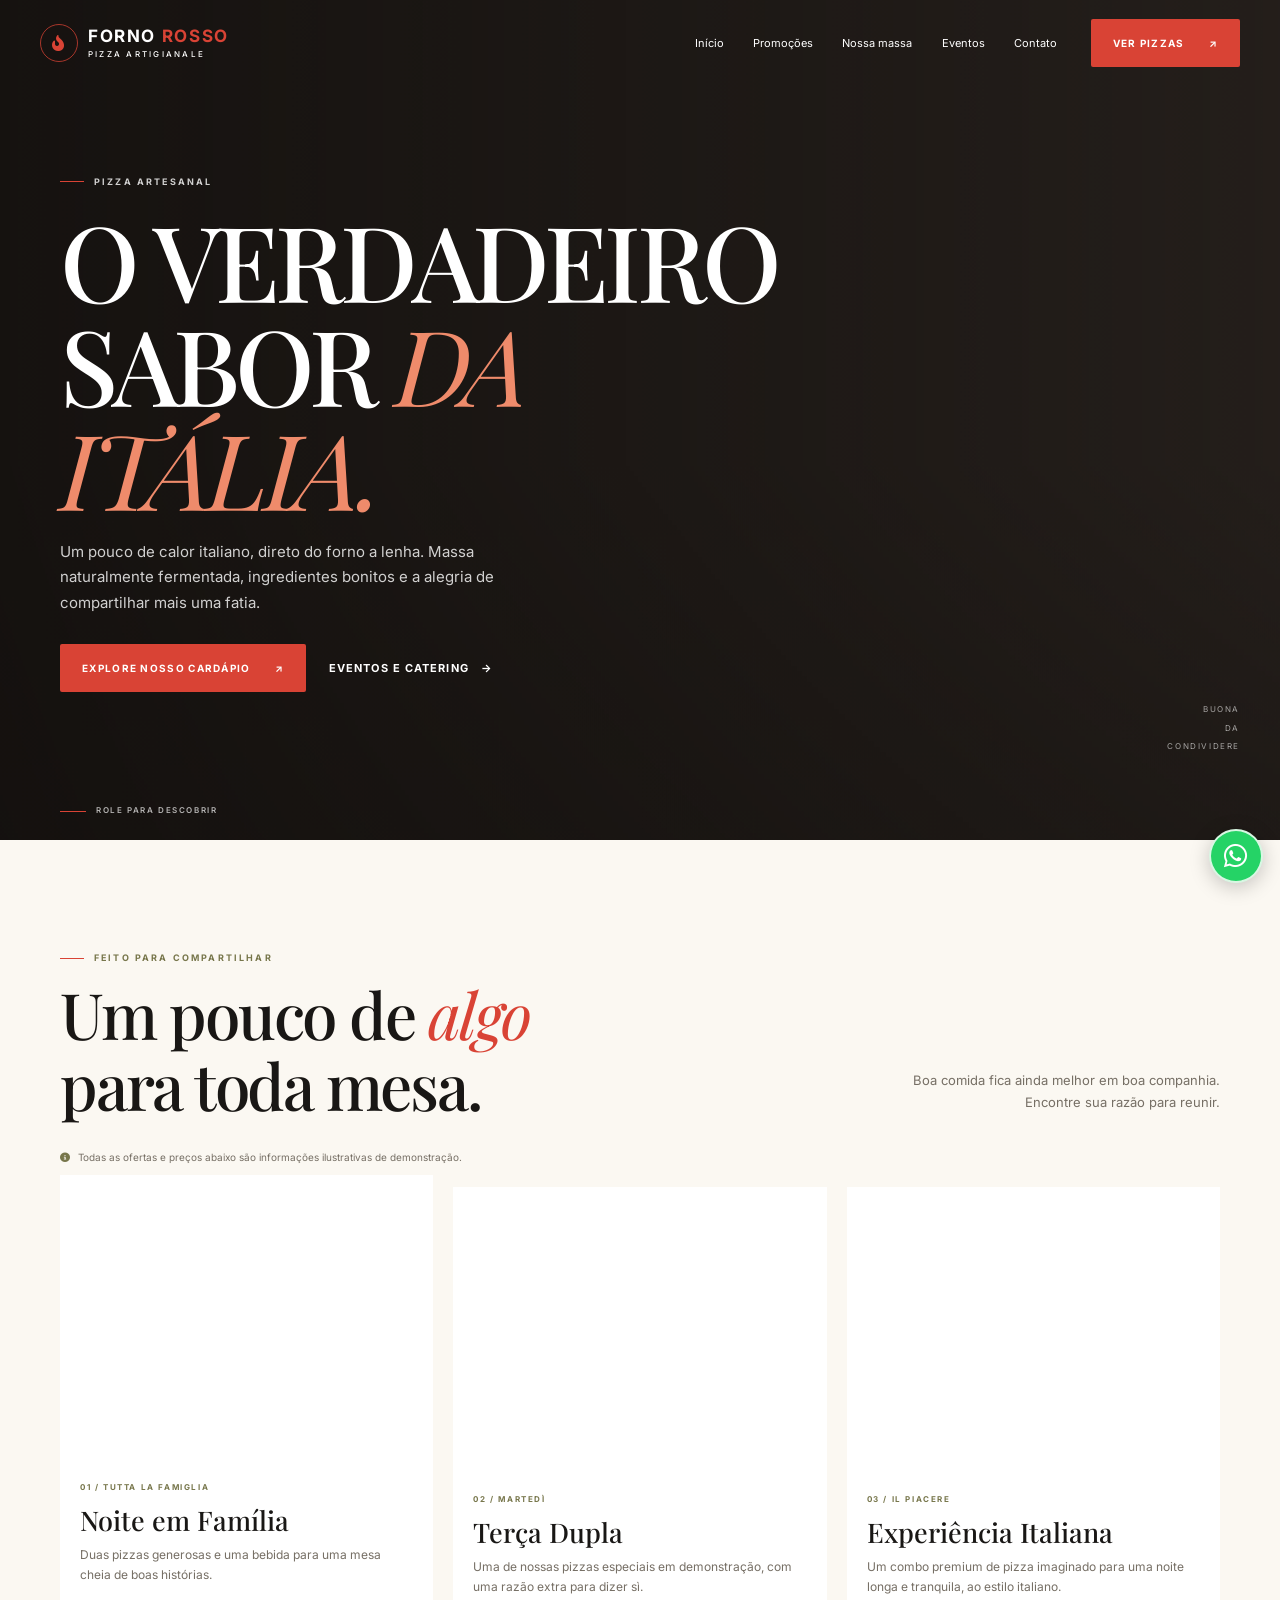
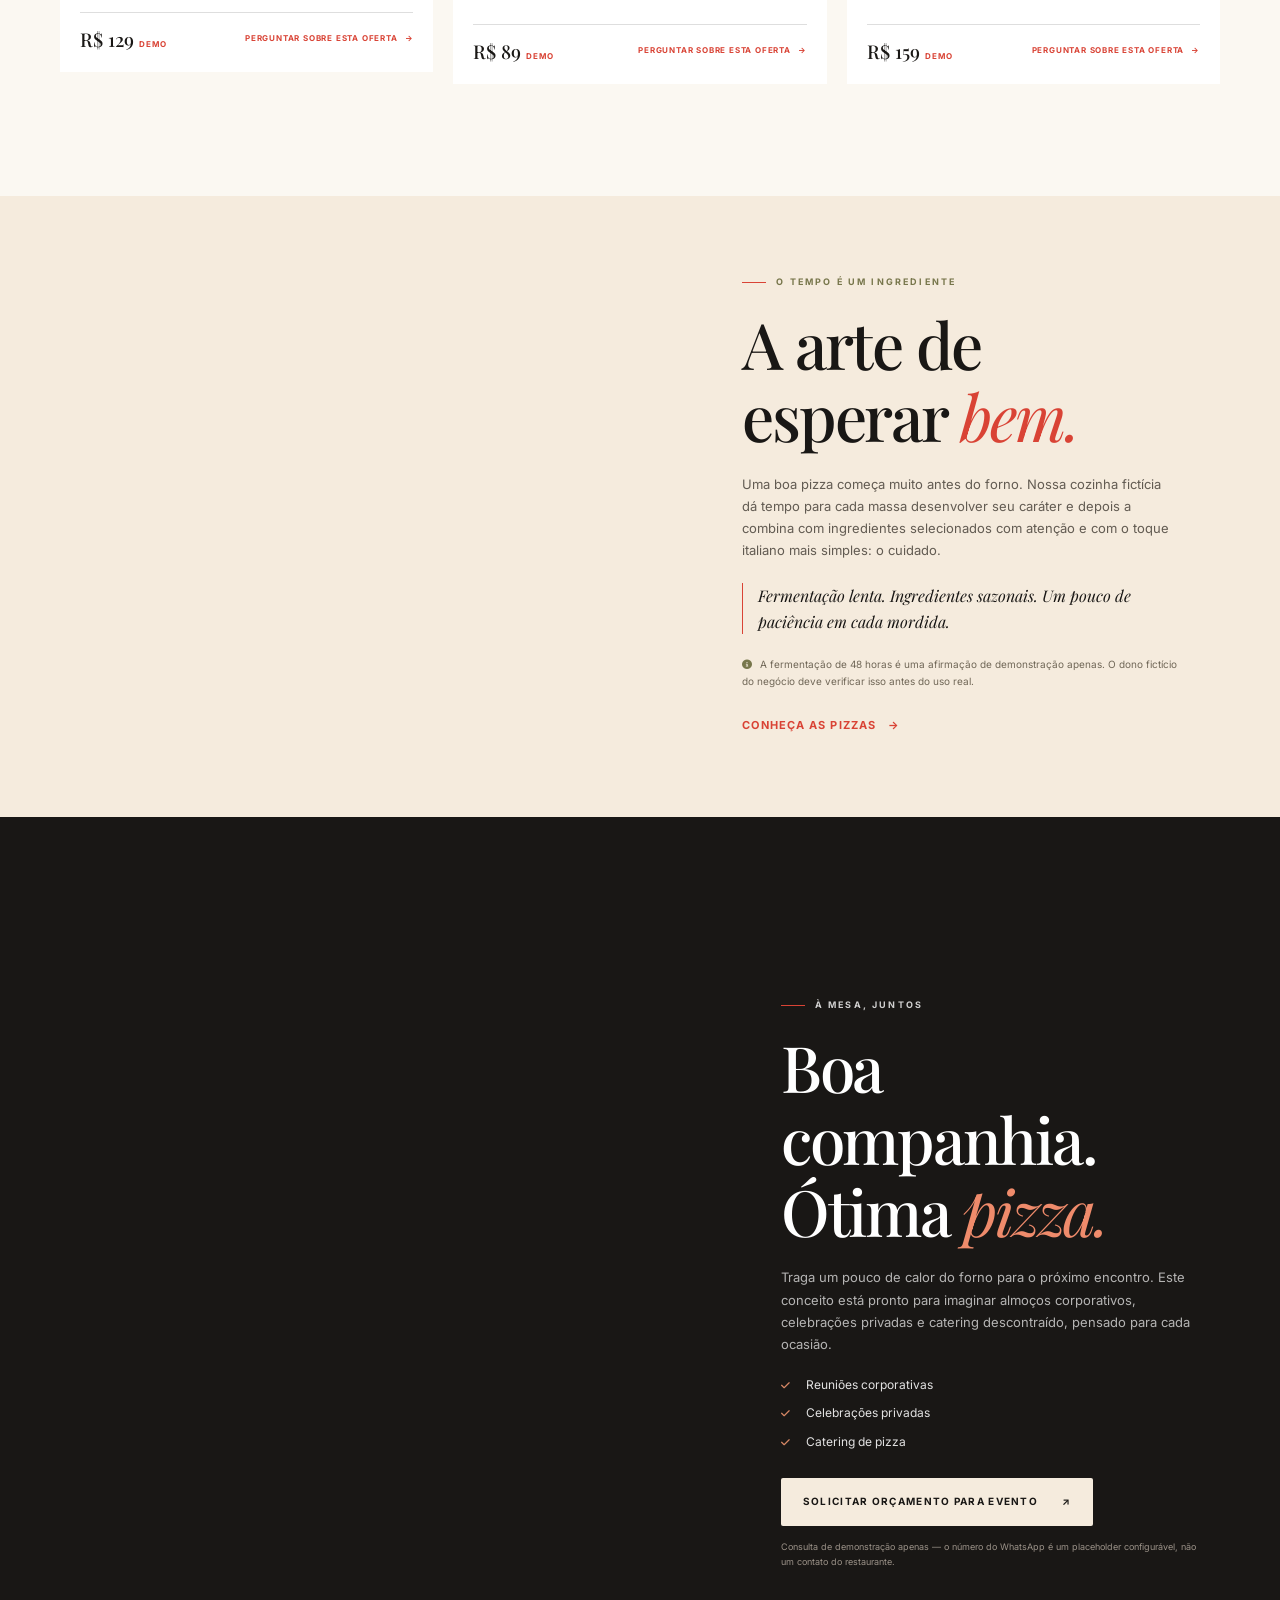
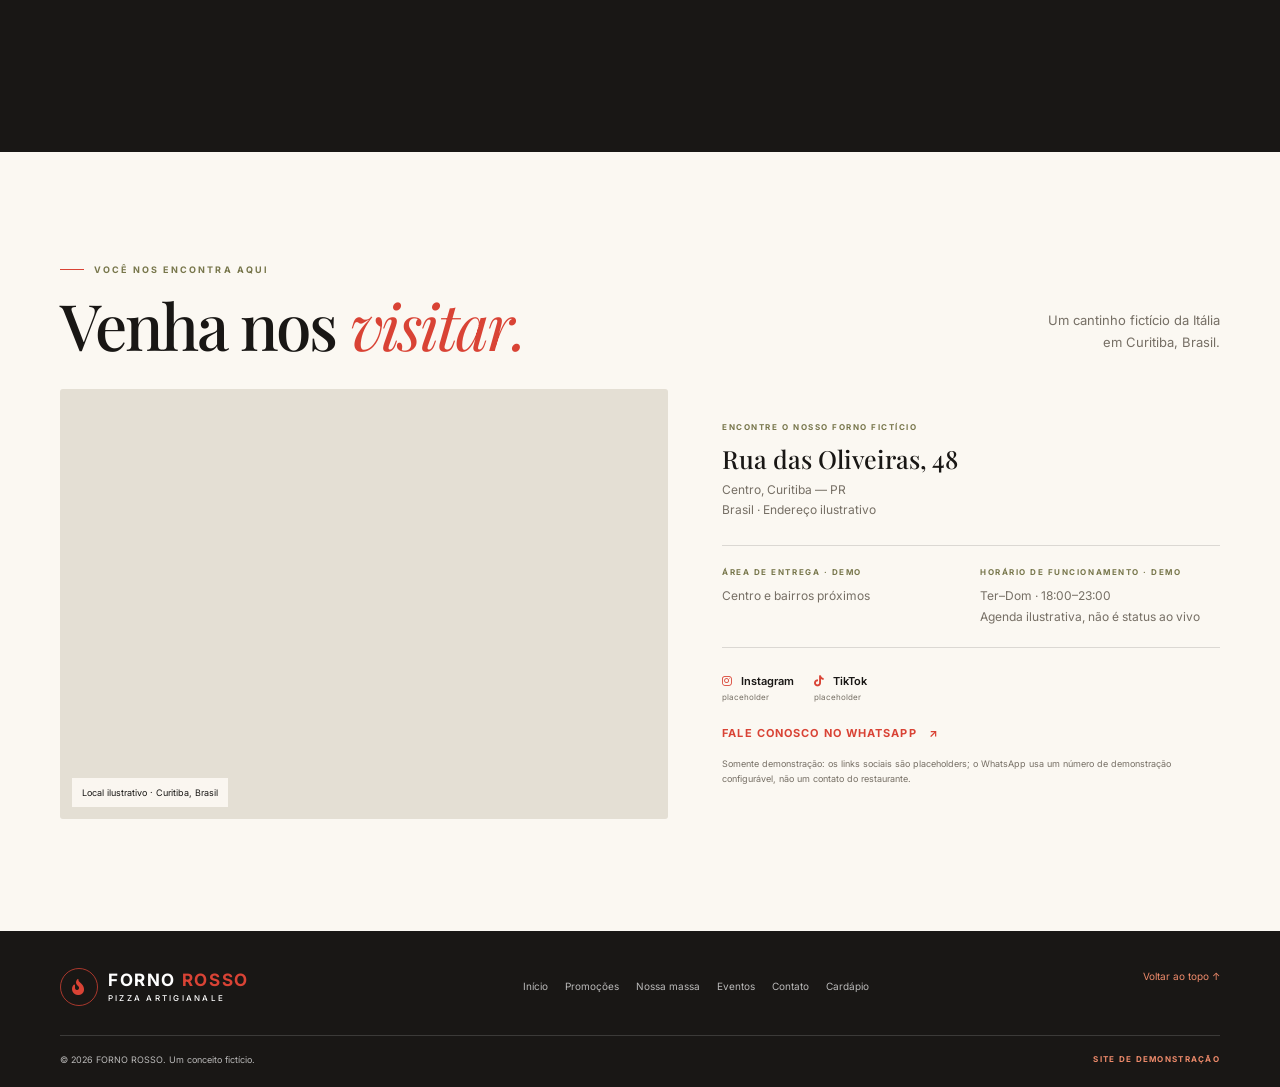
==== index.html @ 27c7b294 "Atualiza layout para PT-BR Co-authored-by: Copilot <223556219+Copilot@users.noreply.github.com>" ====
<!doctype html>
<html lang="pt-BR">
<head>
  <meta charset="utf-8">
  <meta name="viewport" content="width=device-width, initial-scale=1">
  <meta name="theme-color" content="#191715">
  <meta name="description" content="FORNO ROSSO — um conceito fictício de pizzaria artesanal inspirado no calor e nos sabores da Itália.">
  <title>FORNO ROSSO — Pizza Artesanal</title>
  <link rel="preconnect" href="https://fonts.googleapis.com">
  <link rel="preconnect" href="https://fonts.gstatic.com" crossorigin>
  <link href="https://fonts.googleapis.com/css2?family=Inter:wght@400;500;600;700&family=Playfair+Display:wght@400;500;600;700&display=swap" rel="stylesheet">
  <link rel="stylesheet" href="https://cdnjs.cloudflare.com/ajax/libs/font-awesome/6.5.2/css/all.min.css">
  <link rel="stylesheet" href="style.css">
  <script src="script.js" defer></script>
</head>
<body>
  <a class="skip-link" href="#main">Pular para o conteúdo</a>
  <header class="site-header" id="top">
    <div class="header-inner">
      <a class="wordmark" href="#top" aria-label="Forno Rosso home">
        <span class="wordmark-icon" aria-hidden="true"><i class="fa-solid fa-fire-flame-curved"></i></span>
        <span>FORNO <span class="wordmark-red">ROSSO</span><small>PIZZA ARTIGIANALE</small></span>
      </a>
      <button class="menu-toggle" type="button" aria-label="Abrir menu de navegação" aria-expanded="false" aria-controls="primary-nav">
        <span></span><span></span>
      </button>
      <nav class="primary-nav" id="primary-nav" aria-label="Navegação principal">
        <a href="#top">Início</a>
        <a href="#promocoes">Promoções</a>
        <a href="#massa">Nossa massa</a>
        <a href="#eventos">Eventos</a>
        <a href="#contato">Contato</a>
        <a class="button button-red nav-cta" href="cardapio.html">Ver pizzas <span aria-hidden="true">↗</span></a>
      </nav>
    </div>
  </header>

  <main id="main">
    <section class="hero" aria-labelledby="hero-title">
      <div class="hero-image" role="img" aria-label="Pizza napolitana recém-assada com queijo derretido"></div>
      <div class="hero-content page-wrap">
        <p class="eyebrow eyebrow-light"><span></span> Pizza artesanal</p>
        <h1 id="hero-title">O VERDADEIRO<br>SABOR <em>DA ITÁLIA.</em></h1>
        <p class="hero-copy">Um pouco de calor italiano, direto do forno a lenha. Massa naturalmente fermentada, ingredientes bonitos e a alegria de compartilhar mais uma fatia.</p>
        <div class="hero-actions">
          <a class="button button-red" href="cardapio.html">Explore nosso cardápio <span aria-hidden="true">↗</span></a>
          <a class="text-link text-link-light" href="#eventos">Eventos e catering <span aria-hidden="true">→</span></a>
        </div>
      </div>
      <div class="hero-note" aria-hidden="true"><span>BUONA</span><span>DA</span><span>CONDIVIDERE</span></div>
      <a class="scroll-cue" href="#promocoes" aria-label="Rolar para promoções"><span></span> ROLE PARA DESCOBRIR</a>
    </section>

    <section class="promotions section-pad" id="promocoes" aria-labelledby="promotions-title">
      <div class="page-wrap">
        <div class="section-heading heading-row">
          <div>
            <p class="eyebrow"><span></span> Feito para compartilhar</p>
            <h2 id="promotions-title">Um pouco de <em>algo</em><br>para toda mesa.</h2>
          </div>
          <p class="heading-aside">Boa comida fica ainda melhor em boa companhia.<br>Encontre sua razão para reunir.</p>
        </div>
        <p class="demo-note"><i class="fa-solid fa-circle-info" aria-hidden="true"></i> Todas as ofertas e preços abaixo são informações ilustrativas de demonstração.</p>
        <!-- Replace demo offers and prices with owner-approved promotions before launch. -->
        <div class="promo-grid">
          <article class="promo-card promo-card-featured">
            <div class="promo-image promo-family" role="img" aria-label="Duas pizzas prontas para compartilhar à mesa"></div>
            <div class="promo-copy">
              <span class="promo-number">01 / TUTTA LA FAMIGLIA</span>
              <h3>Noite em Família</h3>
              <p>Duas pizzas generosas e uma bebida para uma mesa cheia de boas histórias.</p>
              <div class="promo-bottom"><span class="demo-price">R$ 129 <small>DEMO</small></span><button class="text-link promo-action" type="button" data-message="Olá! Estou interessado na oferta ilustrativa Noite em Família: duas pizzas grandes e uma bebida. Pode me passar mais detalhes?">Perguntar sobre esta oferta <span aria-hidden="true">→</span></button></div>
            </div>
          </article>
          <article class="promo-card">
            <div class="promo-image promo-tuesday" role="img" aria-label="Pizza fresca coberta com folhas de manjericão"></div>
            <div class="promo-copy">
              <span class="promo-number">02 / MARTEDÌ</span>
              <h3>Terça Dupla</h3>
              <p>Uma de nossas pizzas especiais em demonstração, com uma razão extra para dizer sì.</p>
              <div class="promo-bottom"><span class="demo-price">R$ 89 <small>DEMO</small></span><button class="text-link promo-action" type="button" data-message="Olá! Quero saber mais sobre a oferta ilustrativa da Terça Dupla. Pode me passar os detalhes?">Perguntar sobre esta oferta <span aria-hidden="true">→</span></button></div>
            </div>
          </article>
          <article class="promo-card">
            <div class="promo-image promo-experience" role="img" aria-label="Pizza artesanal com tomates frescos, manjericão e queijo"></div>
            <div class="promo-copy">
              <span class="promo-number">03 / IL PIACERE</span>
              <h3>Experiência Italiana</h3>
              <p>Um combo premium de pizza imaginado para uma noite longa e tranquila, ao estilo italiano.</p>
              <div class="promo-bottom"><span class="demo-price">R$ 159 <small>DEMO</small></span><button class="text-link promo-action" type="button" data-message="Olá! Estou interessado no combo premium ilustrativo Experiência Italiana. Pode me explicar mais?">Perguntar sobre esta oferta <span aria-hidden="true">→</span></button></div>
            </div>
          </article>
        </div>
      </div>
    </section>

    <section class="dough-section" id="massa" aria-labelledby="dough-title">
      <div class="dough-photo" role="img" aria-label="Mãos enfarinhadas moldando massa fresca de pizza"></div>
      <div class="dough-content">
        <p class="eyebrow"><span></span> O tempo é um ingrediente</p>
        <h2 id="dough-title">A arte de<br>esperar <em>bem.</em></h2>
        <p>Uma boa pizza começa muito antes do forno. Nossa cozinha fictícia dá tempo para cada massa desenvolver seu caráter e depois a combina com ingredientes selecionados com atenção e com o toque italiano mais simples: o cuidado.</p>
        <p class="dough-detail">Fermentação lenta. Ingredientes sazonais. Um pouco de paciência em cada mordida.</p>
        <p class="claim-note"><i class="fa-solid fa-circle-info" aria-hidden="true"></i> A fermentação de 48 horas é uma afirmação de demonstração apenas. O dono fictício do negócio deve verificar isso antes do uso real.</p>
        <a class="text-link" href="cardapio.html">Conheça as pizzas <span aria-hidden="true">→</span></a>
      </div>
    </section>

    <section class="events-section section-pad" id="eventos" aria-labelledby="events-title">
      <div class="events-image" role="img" aria-label="Uma mesa longa para uma celebração acolhedora"></div>
      <div class="events-copy">
        <p class="eyebrow eyebrow-light"><span></span> À mesa, juntos</p>
        <h2 id="events-title">Boa companhia.<br>Ótima <em>pizza.</em></h2>
        <p>Traga um pouco de calor do forno para o próximo encontro. Este conceito está pronto para imaginar almoços corporativos, celebrações privadas e catering descontraído, pensado para cada ocasião.</p>
        <ul class="event-list">
          <li><i class="fa-solid fa-check" aria-hidden="true"></i> Reuniões corporativas</li>
          <li><i class="fa-solid fa-check" aria-hidden="true"></i> Celebrações privadas</li>
          <li><i class="fa-solid fa-check" aria-hidden="true"></i> Catering de pizza</li>
        </ul>
        <button class="button button-cream" type="button" data-message="Olá! Estou interessado em um evento ou catering do FORNO ROSSO. Gostaria de falar sobre a ocasião, data, quantidade de convidados e opções.">Solicitar orçamento para evento <span aria-hidden="true">↗</span></button>
        <p class="placeholder-note">Consulta de demonstração apenas — o número do WhatsApp é um placeholder configurável, não um contato do restaurante.</p>
      </div>
    </section>

    <section class="contact-section section-pad" id="contato" aria-labelledby="contact-title">
      <div class="page-wrap">
        <div class="section-heading heading-row">
          <div>
            <p class="eyebrow"><span></span> Você nos encontra aqui</p>
            <h2 id="contact-title">Venha nos <em>visitar.</em></h2>
          </div>
          <p class="heading-aside">Um cantinho fictício da Itália<br>em Curitiba, Brasil.</p>
        </div>
        <div class="contact-grid">
          <!-- Replace the illustrative map query and fictional address with a verified business location before launch. -->
          <div class="map-frame">
            <iframe title="Mapa ilustrativo centralizado em Curitiba, Brasil" src="https://maps.google.com/maps?q=Curitiba%2C%20Brazil&t=&z=12&ie=UTF8&iwloc=&output=embed" loading="lazy" referrerpolicy="no-referrer-when-downgrade"></iframe>
            <span class="map-caption">Local ilustrativo · Curitiba, Brasil</span>
          </div>
          <div class="contact-details">
            <div class="contact-block">
              <span class="contact-label">ENCONTRE O NOSSO FORNO FICTÍCIO</span>
              <h3>Rua das Oliveiras, 48</h3>
              <p>Centro, Curitiba — PR<br>Brasil · Endereço ilustrativo</p>
            </div>
            <div class="contact-meta">
              <div><span class="contact-label">ÁREA DE ENTREGA · DEMO</span><p>Centro e bairros próximos</p></div>
              <div><span class="contact-label">HORÁRIO DE FUNCIONAMENTO · DEMO</span><p>Ter–Dom · 18:00–23:00<br>Agenda ilustrativa, não é status ao vivo</p></div>
            </div>
            <div class="social-row">
              <!-- Replace these section links with official profile URLs after the accounts exist. -->
              <a href="#contato" aria-label="Instagram fictício; perfil ainda não disponível"><i class="fa-brands fa-instagram" aria-hidden="true"></i> Instagram <small>placeholder</small></a>
              <a href="#contato" aria-label="TikTok fictício; perfil ainda não disponível"><i class="fa-brands fa-tiktok" aria-hidden="true"></i> TikTok <small>placeholder</small></a>
            </div>
            <button class="text-link contact-whatsapp" type="button" data-message="Olá! Estou entrando em contato com o site de demonstração do FORNO ROSSO. Pode me passar mais informações?">Fale conosco no WhatsApp <span aria-hidden="true">↗</span></button>
            <p class="placeholder-note">Somente demonstração: os links sociais são placeholders; o WhatsApp usa um número de demonstração configurável, não um contato do restaurante.</p>
          </div>
        </div>
      </div>
    </section>
  </main>

  <footer class="site-footer">
    <div class="page-wrap">
      <div class="footer-main">
        <a class="wordmark footer-wordmark" href="#top" aria-label="Forno Rosso, voltar ao topo">
          <span class="wordmark-icon" aria-hidden="true"><i class="fa-solid fa-fire-flame-curved"></i></span>
          <span>FORNO <span class="wordmark-red">ROSSO</span><small>PIZZA ARTIGIANALE</small></span>
        </a>
        <nav class="footer-nav" aria-label="Navegação do rodapé">
          <a href="#top">Início</a><a href="#promocoes">Promoções</a><a href="#massa">Nossa massa</a><a href="#eventos">Eventos</a><a href="#contato">Contato</a><a href="cardapio.html">Cardápio</a>
        </nav>
        <a class="footer-top" href="#top">Voltar ao topo ↑</a>
      </div>
      <div class="footer-bottom"><span>© <span data-current-year>2026</span> FORNO ROSSO. Um conceito fictício.</span><span class="demo-stamp">SITE DE DEMONSTRAÇÃO</span></div>
    </div>
  </footer>

  <a class="whatsapp-float" href="https://wa.me/5511999999999?text=Ol%C3%A1%21%20Estou%20visitando%20o%20site%20de%20demonstra%C3%A7%C3%A3o%20do%20FORNO%20ROSSO.%20Pode%20me%20passar%20mais%20informa%C3%A7%C3%B5es%3F" target="_blank" rel="noopener noreferrer" aria-label="Número do WhatsApp em demonstração; enviar uma mensagem geral">
    <i class="fa-brands fa-whatsapp" aria-hidden="true"></i><span class="whatsapp-tooltip">Diga olá <small>Número demo</small></span>
  </a>
</body>
</html>
---- style.css ----
:root {
  color-scheme: light;
  --red: #d94335;
  --cream: #f5ebdd;
  --paper: #fbf8f2;
  --ink: #191715;
  --muted: #766f65;
  --olive: #77764b;
  --line: rgba(25, 23, 21, .14);
  --serif: "Playfair Display", Georgia, serif;
  --sans: "Inter", Arial, sans-serif;
}

* { box-sizing: border-box; }
html { scroll-behavior: smooth; scroll-padding-top: 84px; }
body { margin: 0; color: var(--ink); background: var(--paper); font-family: var(--sans); font-size: 15px; line-height: 1.7; -webkit-font-smoothing: antialiased; }
img { display: block; max-width: 100%; }
a { color: inherit; text-decoration: none; }
button { font: inherit; }
.page-wrap { width: min(1160px, calc(100% - 44px)); margin-inline: auto; }
.section-pad { padding: 88px 0; }
.skip-link { position: fixed; z-index: 1000; top: 12px; left: 12px; padding: 10px 16px; transform: translateY(-160%); background: var(--cream); color: var(--ink); }
.skip-link:focus { transform: translateY(0); }

.site-header { position: fixed; z-index: 100; inset: 0 0 auto; color: white; transition: background .25s ease, box-shadow .25s ease, color .25s ease; }
.site-header.is-scrolled, .site-header.menu-open { color: var(--ink); background: rgba(251, 248, 242, .94); box-shadow: 0 1px 0 rgba(25, 23, 21, .08); backdrop-filter: blur(14px); }
.header-inner { width: min(1320px, calc(100% - 44px)); min-height: 76px; margin: auto; display: flex; align-items: center; justify-content: space-between; }
.wordmark { display: inline-flex; align-items: center; gap: 10px; font-size: 17px; font-weight: 700; letter-spacing: .095em; line-height: 1.1; }
.wordmark-icon { display: grid; width: 38px; height: 38px; place-items: center; border: 1px solid rgba(217, 67, 53, .75); border-radius: 50%; color: var(--red); font-size: 16px; }
.wordmark-red { color: var(--red); }
.wordmark small { display: block; margin-top: 5px; font-size: 8px; letter-spacing: .28em; font-weight: 500; }
.primary-nav { position: absolute; top: 76px; inset-inline: 0; display: none; padding: 15px 22px 24px; color: var(--ink); background: var(--paper); box-shadow: 0 16px 24px rgba(0,0,0,.1); }
.primary-nav.is-open { display: grid; gap: 2px; }
.primary-nav > a:not(.button) { padding: 10px 4px; font-size: 14px; }
.primary-nav > a:not(.button):hover, .footer-nav a:hover { color: var(--red); }
.menu-toggle { display: flex; width: 42px; height: 42px; flex-direction: column; justify-content: center; align-items: center; gap: 6px; border: 1px solid currentColor; border-radius: 50%; color: inherit; background: transparent; cursor: pointer; }
.menu-toggle span { width: 16px; height: 1px; background: currentColor; transition: transform .2s ease; }
.menu-toggle[aria-expanded="true"] span:first-child { transform: translateY(3.5px) rotate(45deg); }
.menu-toggle[aria-expanded="true"] span:last-child { transform: translateY(-3.5px) rotate(-45deg); }

.button { min-height: 48px; display: inline-flex; align-items: center; justify-content: center; gap: 24px; padding: 0 21px; border: 1px solid transparent; border-radius: 2px; font-size: 10px; font-weight: 700; letter-spacing: .13em; text-transform: uppercase; transition: transform .2s ease, background .2s ease, color .2s ease; cursor: pointer; }
.button:hover { transform: translateY(-2px); }
.button-red { color: white; background: var(--red); }
.button-red:hover { background: #bc3429; }
.button-cream { color: var(--ink); background: var(--cream); }
.button-cream:hover { background: white; }
.nav-cta { margin-top: 11px; }
.text-link { display: inline-flex; align-items: center; gap: 12px; padding: 0; border: 0; color: var(--red); background: transparent; font-size: 11px; font-weight: 700; letter-spacing: .1em; text-transform: uppercase; cursor: pointer; }
.text-link span { display: inline-block; transition: transform .2s ease; }
.text-link:hover span { transform: translateX(4px); }
.text-link-light { color: white; }

.hero { position: relative; min-height: 690px; min-height: min(780px, 100svh); display: flex; align-items: center; overflow: hidden; color: white; background: #28221e; }
.hero-image { position: absolute; inset: 0; background: linear-gradient(90deg, rgba(18, 15, 13, .81) 0%, rgba(18, 15, 13, .48) 53%, rgba(18, 15, 13, .16) 100%), linear-gradient(0deg, rgba(18, 15, 13, .28), transparent 45%), url("https://images.unsplash.com/photo-1579751626657-72bc17010498?auto=format&fit=crop&w=2200&q=88") center 54% / cover; transform: scale(1.015); animation: hero-reveal 1.2s ease-out both; }
.hero-content { position: relative; z-index: 1; padding-top: 90px; padding-bottom: 42px; }
.eyebrow { display: flex; align-items: center; gap: 10px; margin: 0 0 20px; color: var(--olive); font-size: 9px; font-weight: 700; letter-spacing: .24em; line-height: 1.4; text-transform: uppercase; }
.eyebrow > span { width: 24px; height: 1px; background: var(--red); }
.eyebrow-light { color: rgba(255,255,255,.8); }
.hero h1, h2, h3, p { margin-top: 0; }
.hero h1 { max-width: 720px; margin-bottom: 19px; font: 500 clamp(48px, 10vw, 96px)/.99 var(--serif); letter-spacing: -.045em; }
.hero h1 em, h2 em { color: var(--red); font-weight: 400; }
.hero h1 em { color: #ef8b6b; }
.hero-copy { max-width: 440px; margin-bottom: 29px; color: rgba(255,255,255,.8); font-size: 14px; }
.hero-actions { display: flex; flex-wrap: wrap; align-items: center; gap: 23px; }
.hero-note { position: absolute; right: max(22px, calc((100vw - 1320px) / 2)); bottom: 86px; display: grid; gap: 5px; color: rgba(255,255,255,.6); font-size: 8px; letter-spacing: .2em; text-align: right; }
.scroll-cue { position: absolute; bottom: 22px; left: max(22px, calc((100vw - 1160px) / 2)); display: flex; align-items: center; gap: 10px; color: rgba(255,255,255,.68); font-size: 8px; font-weight: 600; letter-spacing: .2em; }
.scroll-cue span { width: 26px; height: 1px; background: var(--red); }

.section-heading { margin-bottom: 28px; }
.heading-row { display: flex; flex-direction: column; gap: 16px; }
.section-heading .eyebrow { margin-bottom: 13px; }
h2 { margin-bottom: 0; font: 500 clamp(38px, 7vw, 64px)/1.12 var(--serif); letter-spacing: -.035em; }
.heading-aside { margin: 0; color: var(--muted); font-size: 13px; }
.demo-note { display: flex; align-items: center; gap: 8px; margin: 0 0 21px; color: var(--muted); font-size: 10px; }
.demo-note i { color: var(--olive); }
.promo-grid { display: grid; gap: 17px; }
.promo-card { min-width: 0; overflow: hidden; background: white; }
.promo-image { height: 220px; background-position: center; background-size: cover; transition: transform .55s cubic-bezier(.2,.65,.3,1); }
.promo-card:hover .promo-image { transform: scale(1.035); }
.promo-family { background-image: url("https://images.unsplash.com/photo-1571407970349-bc81e7e96d47?auto=format&fit=crop&w=1000&q=85"); }
.promo-tuesday { background-image: url("https://images.unsplash.com/photo-1579751626657-72bc17010498?auto=format&fit=crop&w=900&q=85"); }
.promo-experience { background-image: url("https://images.unsplash.com/photo-1574071318508-1cdbab80d002?auto=format&fit=crop&w=900&q=85"); }
.promo-copy { padding: 22px 21px 20px; }
.promo-number { color: var(--olive); font-size: 8px; font-weight: 700; letter-spacing: .2em; }
.promo-copy h3 { margin: 7px 0 8px; font: 500 27px/1.2 var(--serif); }
.promo-copy > p { min-height: 48px; margin-bottom: 19px; color: var(--muted); font-size: 12px; }
.promo-bottom { display: flex; flex-wrap: wrap; align-items: center; justify-content: space-between; gap: 12px; padding-top: 13px; border-top: 1px solid var(--line); }
.demo-price { font: 500 19px var(--serif); }
.demo-price small { color: var(--red); font: 700 8px var(--sans); letter-spacing: .13em; }
.promo-action { gap: 7px; font-size: 8px; }

.dough-section { display: grid; background: var(--cream); }
.dough-photo { min-height: 360px; background: url("https://images.unsplash.com/photo-1556761223-4c4282c73f77?auto=format&fit=crop&w=1200&q=85") center / cover; }
.dough-content { padding: 58px 25px 65px; }
.dough-content h2 { margin-bottom: 21px; }
.dough-content > p:not(.eyebrow, .claim-note) { max-width: 440px; color: #625b52; font-size: 13px; }
.dough-content .dough-detail { margin: 22px 0; padding-left: 15px; border-left: 1px solid var(--red); color: var(--ink) !important; font: italic 16px/1.6 var(--serif) !important; }
.claim-note { max-width: 450px; margin: 0 0 21px; color: #706757; font-size: 10px; }
.claim-note i { margin-right: 5px; color: var(--olive); }

.events-section { display: grid; color: white; background: var(--ink); }
.events-image { min-height: 300px; background: url("https://images.unsplash.com/photo-1511795409834-ef04bbd61622?auto=format&fit=crop&w=1200&q=85") center 54% / cover; }
.events-copy { padding: 56px 25px 62px; }
.events-copy h2 { margin-bottom: 20px; }
.events-copy h2 em { color: #ef8b6b; }
.events-copy > p:not(.eyebrow, .placeholder-note) { max-width: 460px; margin-bottom: 20px; color: rgba(255,255,255,.68); font-size: 13px; }
.event-list { display: grid; gap: 8px; margin: 0 0 26px; padding: 0; list-style: none; color: rgba(255,255,255,.88); font-size: 12px; }
.event-list i { width: 22px; color: #d98966; font-size: 10px; }
.placeholder-note { margin: 13px 0 0; color: #9b9288; font-size: 9px; }

.contact-section { background: var(--paper); }
.contact-grid { display: grid; gap: 30px; }
.map-frame { position: relative; min-height: 300px; overflow: hidden; border-radius: 3px; background: #e4dfd4; }
.map-frame iframe { display: block; width: 100%; height: 100%; min-height: 300px; border: 0; }
.map-caption { position: absolute; bottom: 12px; left: 12px; padding: 7px 10px; color: var(--ink); background: rgba(251,248,242,.95); font-size: 9px; }
.contact-details { display: flex; flex-direction: column; justify-content: center; }
.contact-label { display: block; margin-bottom: 7px; color: var(--olive); font-size: 8px; font-weight: 700; letter-spacing: .19em; }
.contact-block h3 { margin-bottom: 5px; font: 500 25px var(--serif); }
.contact-block p, .contact-meta p { margin-bottom: 0; color: var(--muted); font-size: 12px; }
.contact-meta { display: grid; gap: 18px; margin: 24px 0; padding: 20px 0; border-block: 1px solid var(--line); }
.social-row { display: flex; flex-wrap: wrap; gap: 20px; margin-bottom: 20px; }
.social-row a { font-size: 11px; font-weight: 600; }
.social-row i { margin-right: 6px; color: var(--red); }
.social-row small { display: block; color: var(--muted); font-size: 8px; font-weight: 400; }
.contact-whatsapp { align-self: flex-start; }
.contact-details .placeholder-note { color: var(--muted); }

.site-footer { padding: 37px 0 20px; color: rgba(255,255,255,.7); background: var(--ink); }
.footer-main { display: flex; flex-direction: column; gap: 28px; }
.footer-wordmark { align-self: flex-start; color: white; }
.footer-nav { display: flex; flex-wrap: wrap; gap: 13px 20px; font-size: 10px; }
.footer-top { align-self: flex-start; color: #ef8b6b; font-size: 10px; }
.footer-bottom { display: flex; flex-direction: column; gap: 10px; margin-top: 29px; padding-top: 16px; border-top: 1px solid rgba(255,255,255,.15); font-size: 9px; }
.demo-stamp { color: #ef8b6b; font-size: 8px; font-weight: 700; letter-spacing: .16em; }

.menu-page .site-header { color: var(--ink); background: rgba(251, 248, 242, .94); box-shadow: 0 1px 0 rgba(25, 23, 21, .08); backdrop-filter: blur(14px); }
.menu-page-hero { padding: 155px 0 72px; background: var(--cream); }
.menu-page-hero h1 { margin: 0 0 17px; font: 500 clamp(48px, 9vw, 82px)/1.05 var(--serif); letter-spacing: -.04em; }
.menu-page-hero h1 em, .menu-cta h2 em { color: var(--red); font-weight: 400; }
.menu-page-hero > .page-wrap > p:not(.eyebrow) { max-width: 470px; margin-bottom: 20px; color: var(--muted); font-size: 13px; }
.menu-list-section { padding-top: 58px; }
.menu-list { display: grid; gap: 16px; }
.menu-item { display: grid; grid-template-columns: minmax(0, 1fr) auto; gap: 14px 16px; padding: 12px; border: 1px solid var(--line); background: white; }
.menu-photo { grid-column: 1 / -1; width: 100%; height: 210px; object-fit: cover; }
.menu-item-copy { min-width: 0; }
.menu-category { color: var(--olive); font-size: 8px; font-weight: 700; letter-spacing: .2em; }
.menu-item h2 { margin: 5px 0; font-size: 27px; }
.menu-item p { max-width: 540px; margin: 0; color: var(--muted); font-size: 12px; }
.menu-price { padding-top: 4px; font: 500 18px var(--serif); white-space: nowrap; }
.menu-price small { color: var(--red); font: 700 8px var(--sans); letter-spacing: .13em; }
.menu-item .text-link { grid-column: 1 / -1; justify-self: start; font-size: 9px; }
.menu-claim { margin-top: 24px; }
.menu-cta { padding: 70px 0; color: white; background: var(--ink); }
.menu-cta h2 { margin-bottom: 25px; font-size: clamp(42px, 7vw, 66px); }
.menu-cta h2 em { color: #ef8b6b; }

.whatsapp-float { position: fixed; z-index: 90; right: 17px; bottom: 17px; display: grid; width: 54px; height: 54px; place-items: center; border: 2px solid rgba(255,255,255,.82); border-radius: 50%; color: white; background: #25d366; box-shadow: 0 4px 20px rgba(0,0,0,.22); font-size: 27px; animation: whatsapp-pulse 2.4s infinite; }
.whatsapp-float:hover { background: #1db954; }
.whatsapp-tooltip { position: absolute; right: 64px; display: none; min-width: 118px; padding: 7px 10px; color: var(--ink); background: white; font-size: 10px; font-weight: 700; box-shadow: 0 2px 12px rgba(0,0,0,.12); }
.whatsapp-tooltip small { display: block; color: var(--muted); font-size: 8px; font-weight: 400; }
.whatsapp-float:hover .whatsapp-tooltip, .whatsapp-float:focus-visible .whatsapp-tooltip { display: block; }

@keyframes whatsapp-pulse { 0%, 100% { box-shadow: 0 4px 20px rgba(0,0,0,.22), 0 0 0 0 rgba(37,211,102,.28); } 55% { box-shadow: 0 4px 20px rgba(0,0,0,.22), 0 0 0 9px rgba(37,211,102,0); } }
@keyframes hero-reveal { from { transform: scale(1.06); opacity: .75; } to { transform: scale(1.015); opacity: 1; } }

@media (min-width: 700px) {
  .page-wrap { width: min(1160px, calc(100% - 80px)); }
  .header-inner { width: min(1320px, calc(100% - 80px)); }
  .section-pad { padding: 112px 0; }
  .header-inner { min-height: 86px; }
  .primary-nav { position: static; display: flex; align-items: center; gap: clamp(15px, 2.3vw, 32px); padding: 0; color: inherit; background: transparent; box-shadow: none; }
  .primary-nav > a:not(.button) { padding: 0; font-size: 11px; }
  .nav-cta { margin: 0 0 0 4px; }
  .menu-toggle { display: none; }
  .hero { min-height: min(840px, 94svh); }
  .hero-content { padding-top: 70px; }
  .hero-copy { font-size: 15px; }
  .heading-row { flex-direction: row; justify-content: space-between; align-items: end; }
  .heading-aside { padding-bottom: 8px; text-align: right; }
  .promo-grid { grid-template-columns: repeat(3, 1fr); gap: 20px; }
  .promo-card-featured { transform: translateY(-12px); }
  .promo-image { height: 245px; }
  .promo-copy { padding: 22px 20px 20px; }
  .dough-section { grid-template-columns: 1fr 1fr; min-height: 590px; }
  .dough-photo { min-height: 100%; }
  .dough-content { align-self: center; max-width: 660px; padding: 80px clamp(45px, 8vw, 115px); }
  .events-section { grid-template-columns: 1.1fr .9fr; min-height: 570px; }
  .events-image { min-height: 100%; }
  .events-copy { align-self: center; padding: 70px clamp(36px, 6vw, 88px); }
  .contact-grid { grid-template-columns: 1.1fr .9fr; gap: 54px; }
  .map-frame, .map-frame iframe { min-height: 430px; }
  .contact-meta { grid-template-columns: 1fr 1fr; }
  .footer-main { flex-direction: row; align-items: center; justify-content: space-between; gap: 25px; }
  .footer-nav { justify-content: center; gap: 17px; }
  .footer-top { white-space: nowrap; }
  .footer-bottom { flex-direction: row; justify-content: space-between; align-items: center; }
  .menu-list { gap: 18px; }
  .menu-item { grid-template-columns: 190px minmax(0, 1fr) auto; grid-template-rows: auto auto; align-items: center; gap: 12px 24px; padding: 14px; }
  .menu-photo { grid-column: 1; grid-row: 1 / 3; height: 150px; }
  .menu-item-copy { grid-column: 2; grid-row: 1 / 3; }
  .menu-price { grid-column: 3; grid-row: 1; align-self: end; }
  .menu-item .text-link { grid-column: 3; grid-row: 2; justify-self: start; align-self: start; }
}

@media (min-width: 1000px) {
  .hero-note { right: max(40px, calc((100vw - 1320px) / 2)); }
  .hero h1 { font-size: clamp(84px, 8.2vw, 112px); }
  .promo-image { height: 275px; }
}

@media (prefers-reduced-motion: reduce) {
  *, *::before, *::after { scroll-behavior: auto !important; animation-duration: .01ms !important; animation-iteration-count: 1 !important; transition-duration: .01ms !important; }
}
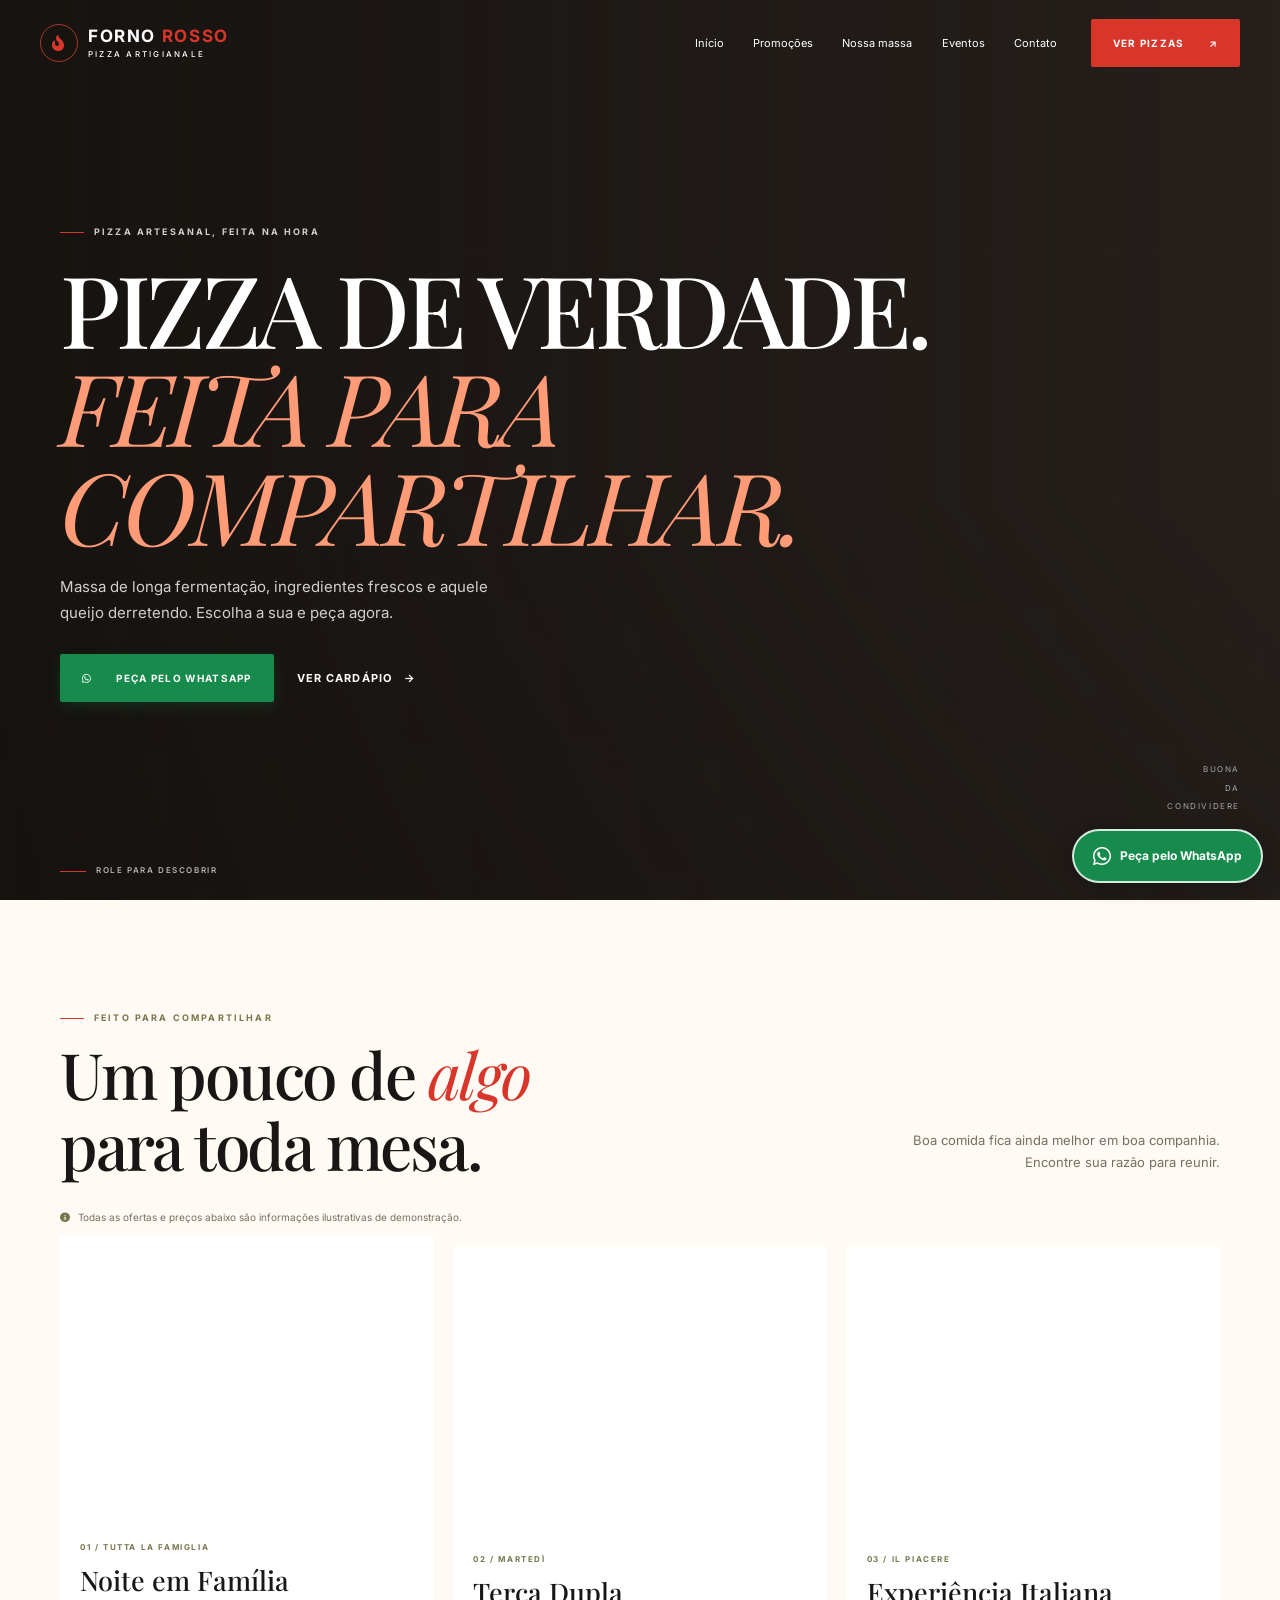
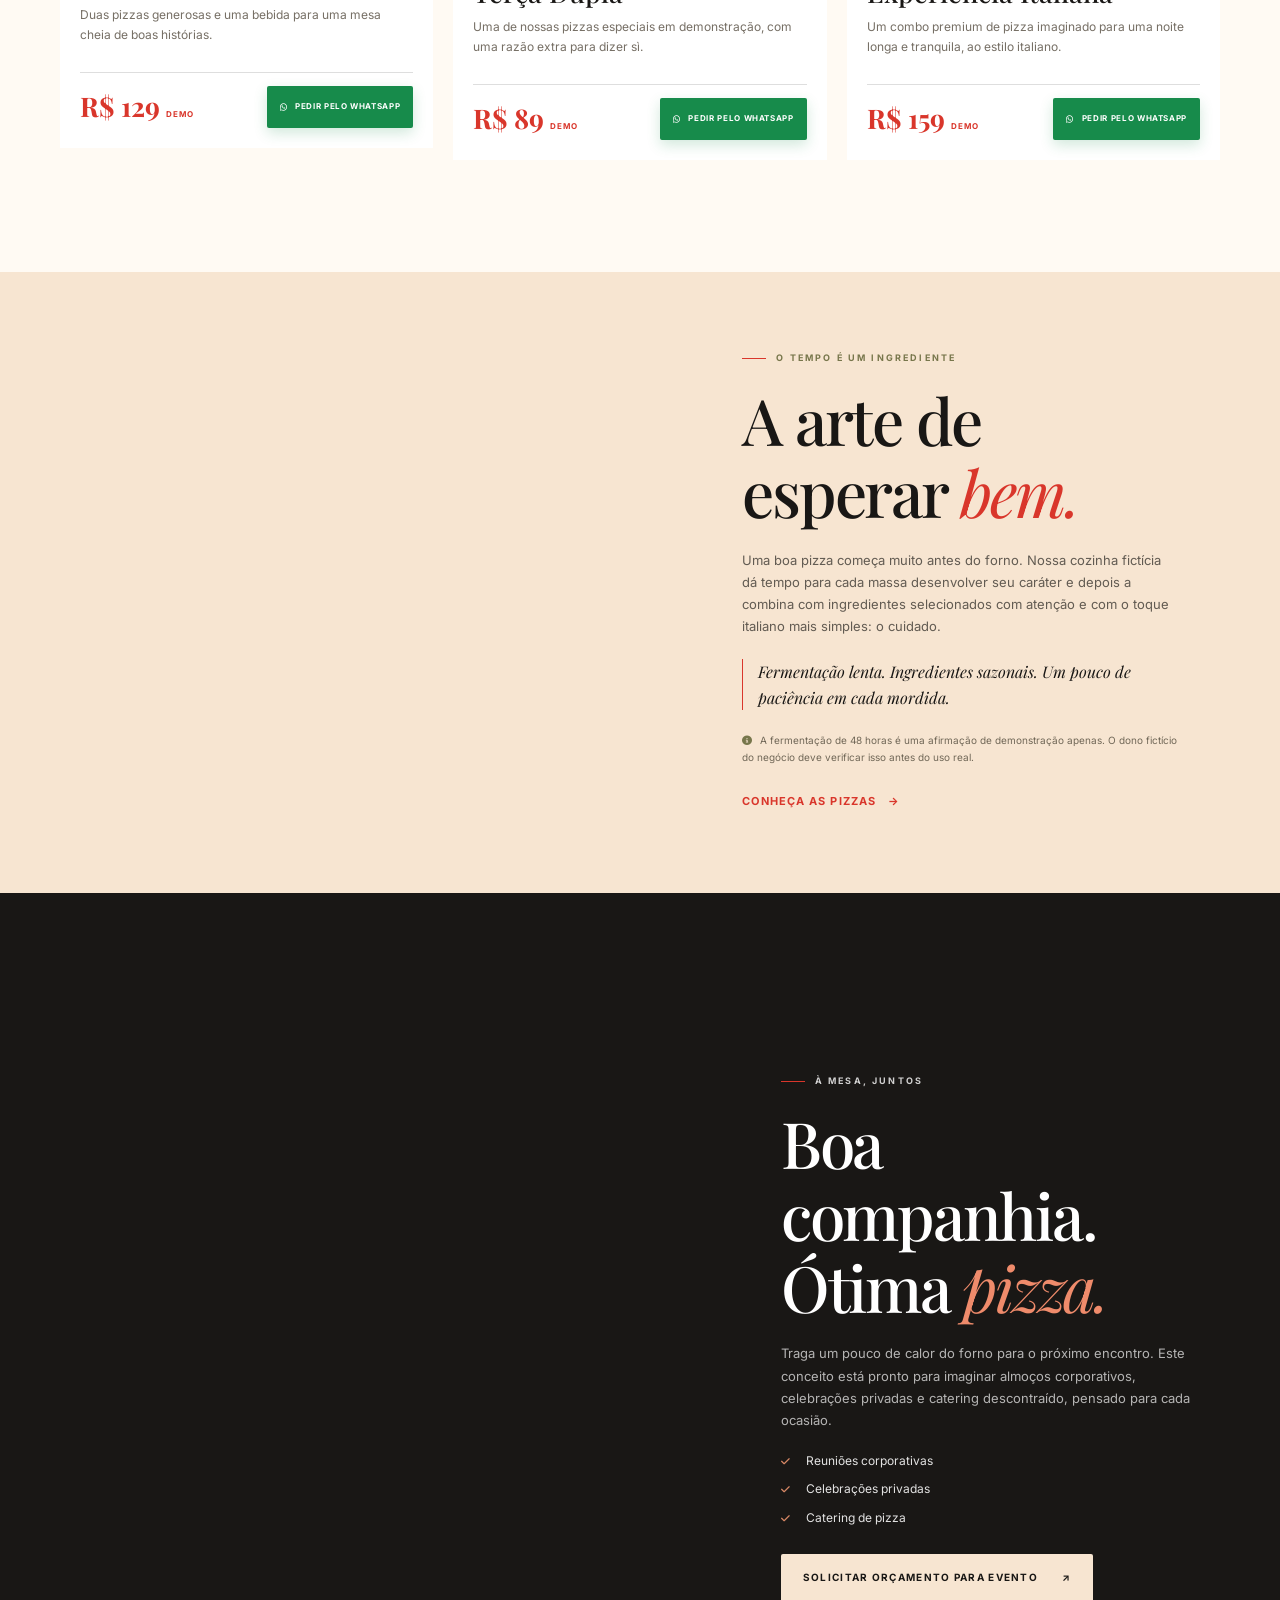
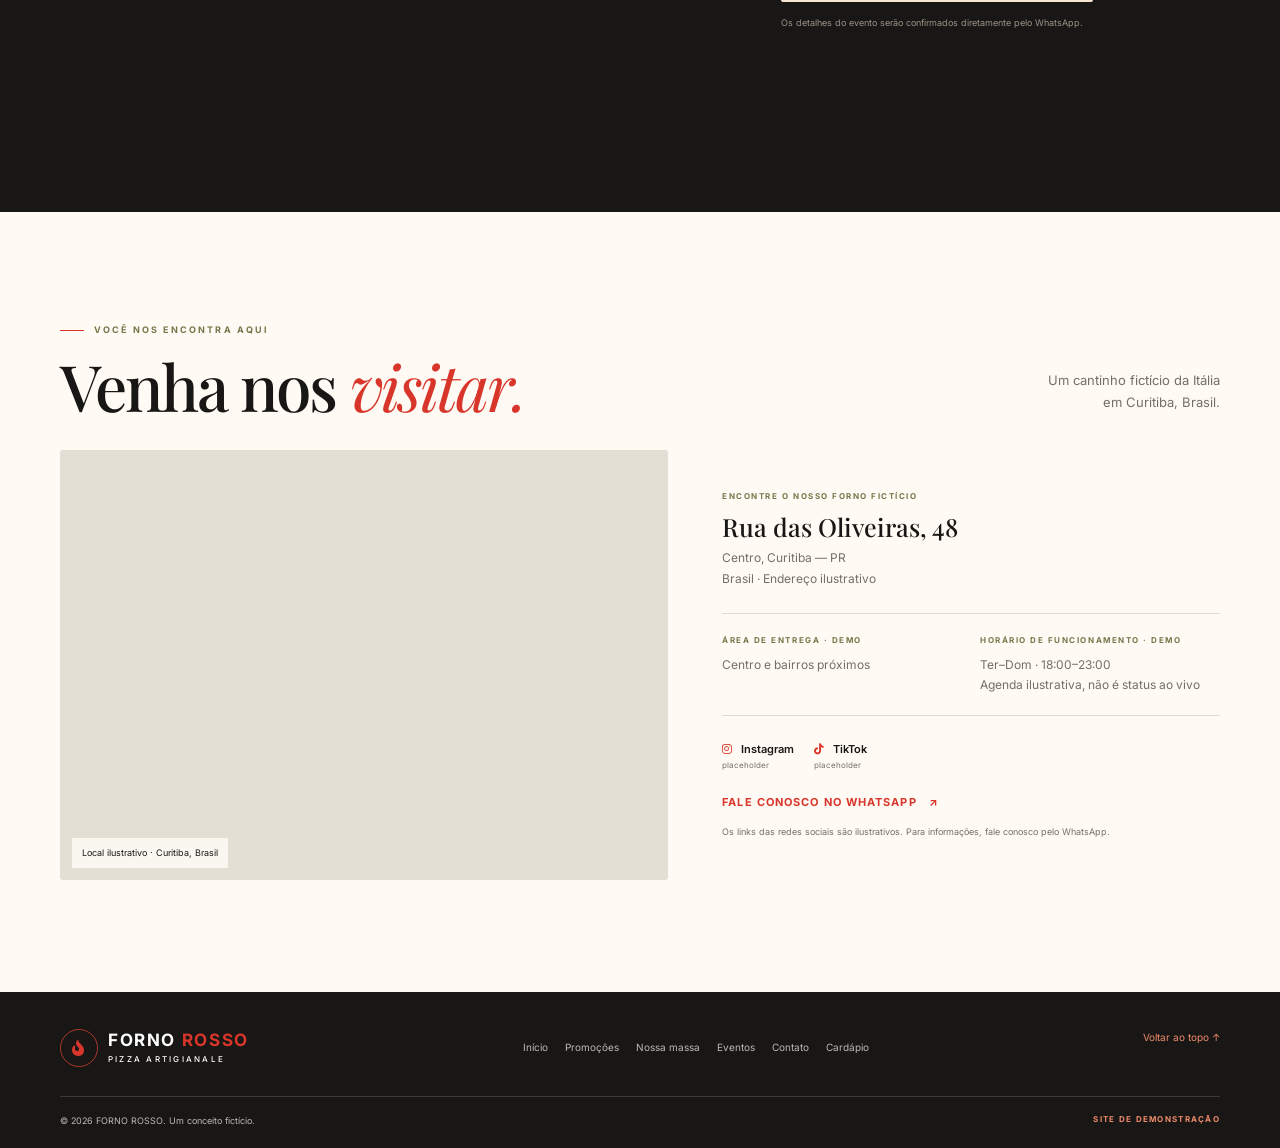
==== commit 723899a7: "Destaca pedidos e atualiza WhatsApp Co-authored-by: Copilot <223556219+Copilot@users.noreply.github." ====
--- a/index.html
+++ b/index.html
@@ -10,6 +10,7 @@
   <link rel="preconnect" href="https://fonts.gstatic.com" crossorigin>
   <link href="https://fonts.googleapis.com/css2?family=Inter:wght@400;500;600;700&family=Playfair+Display:wght@400;500;600;700&display=swap" rel="stylesheet">
   <link rel="stylesheet" href="https://cdnjs.cloudflare.com/ajax/libs/font-awesome/6.5.2/css/all.min.css">
+  <link rel="icon" type="image/svg+xml" href="data:image/svg+xml,%3Csvg xmlns='http://www.w3.org/2000/svg' viewBox='0 0 64 64'%3E%3Cpath fill='%23d8392f' d='M32 6c-4 8-8 11-8 19 0 6 4 11 9 11 5 0 9-4 9-10 0-7-4-13-10-20zm-2 33c-7 0-13 6-13 14 0 8 7 12 15 12 9 0 17-6 17-15 0-9-8-11-19-11z'/%3E%3Cpath fill='%23f5b400' d='M34 19c4 5 6 10 6 15 0 8-6 14-14 14-4 0-8-2-10-5 3 1 7 2 11 2 13 0 20-9 20-17 0-3-2-6-13-9z'/%3E%3C/svg%3E">
   <link rel="stylesheet" href="style.css">
   <script src="script.js" defer></script>
 </head>
@@ -39,12 +40,12 @@
     <section class="hero" aria-labelledby="hero-title">
       <div class="hero-image" role="img" aria-label="Pizza napolitana recém-assada com queijo derretido"></div>
       <div class="hero-content page-wrap">
-        <p class="eyebrow eyebrow-light"><span></span> Pizza artesanal</p>
-        <h1 id="hero-title">O VERDADEIRO<br>SABOR <em>DA ITÁLIA.</em></h1>
-        <p class="hero-copy">Um pouco de calor italiano, direto do forno a lenha. Massa naturalmente fermentada, ingredientes bonitos e a alegria de compartilhar mais uma fatia.</p>
+        <p class="eyebrow eyebrow-light"><span></span> Pizza artesanal, feita na hora</p>
+        <h1 id="hero-title">PIZZA DE VERDADE.<br><em>FEITA PARA COMPARTILHAR.</em></h1>
+        <p class="hero-copy">Massa de longa fermentação, ingredientes frescos e aquele queijo derretendo. Escolha a sua e peça agora.</p>
         <div class="hero-actions">
-          <a class="button button-red" href="cardapio.html">Explore nosso cardápio <span aria-hidden="true">↗</span></a>
-          <a class="text-link text-link-light" href="#eventos">Eventos e catering <span aria-hidden="true">→</span></a>
+          <button class="button button-whatsapp" type="button" data-message="Olá! Quero fazer um pedido no FORNO ROSSO. Pode me enviar o cardápio e as opções disponíveis?"><i class="fa-brands fa-whatsapp" aria-hidden="true"></i> Peça pelo WhatsApp</button>
+          <a class="text-link text-link-light" href="cardapio.html">Ver cardápio <span aria-hidden="true">→</span></a>
         </div>
       </div>
       <div class="hero-note" aria-hidden="true"><span>BUONA</span><span>DA</span><span>CONDIVIDERE</span></div>
@@ -69,7 +70,7 @@
               <span class="promo-number">01 / TUTTA LA FAMIGLIA</span>
               <h3>Noite em Família</h3>
               <p>Duas pizzas generosas e uma bebida para uma mesa cheia de boas histórias.</p>
-              <div class="promo-bottom"><span class="demo-price">R$ 129 <small>DEMO</small></span><button class="text-link promo-action" type="button" data-message="Olá! Estou interessado na oferta ilustrativa Noite em Família: duas pizzas grandes e uma bebida. Pode me passar mais detalhes?">Perguntar sobre esta oferta <span aria-hidden="true">→</span></button></div>
+              <div class="promo-bottom"><span class="demo-price">R$ 129 <small>DEMO</small></span><button class="button button-whatsapp promo-action" type="button" data-message="Olá! Estou interessado na oferta ilustrativa Noite em Família: duas pizzas grandes e uma bebida. Pode me passar mais detalhes?"><i class="fa-brands fa-whatsapp" aria-hidden="true"></i> Pedir pelo WhatsApp</button></div>
             </div>
           </article>
           <article class="promo-card">
@@ -78,7 +79,7 @@
               <span class="promo-number">02 / MARTEDÌ</span>
               <h3>Terça Dupla</h3>
               <p>Uma de nossas pizzas especiais em demonstração, com uma razão extra para dizer sì.</p>
-              <div class="promo-bottom"><span class="demo-price">R$ 89 <small>DEMO</small></span><button class="text-link promo-action" type="button" data-message="Olá! Quero saber mais sobre a oferta ilustrativa da Terça Dupla. Pode me passar os detalhes?">Perguntar sobre esta oferta <span aria-hidden="true">→</span></button></div>
+              <div class="promo-bottom"><span class="demo-price">R$ 89 <small>DEMO</small></span><button class="button button-whatsapp promo-action" type="button" data-message="Olá! Quero saber mais sobre a oferta ilustrativa da Terça Dupla. Pode me passar os detalhes?"><i class="fa-brands fa-whatsapp" aria-hidden="true"></i> Pedir pelo WhatsApp</button></div>
             </div>
           </article>
           <article class="promo-card">
@@ -87,7 +88,7 @@
               <span class="promo-number">03 / IL PIACERE</span>
               <h3>Experiência Italiana</h3>
               <p>Um combo premium de pizza imaginado para uma noite longa e tranquila, ao estilo italiano.</p>
-              <div class="promo-bottom"><span class="demo-price">R$ 159 <small>DEMO</small></span><button class="text-link promo-action" type="button" data-message="Olá! Estou interessado no combo premium ilustrativo Experiência Italiana. Pode me explicar mais?">Perguntar sobre esta oferta <span aria-hidden="true">→</span></button></div>
+              <div class="promo-bottom"><span class="demo-price">R$ 159 <small>DEMO</small></span><button class="button button-whatsapp promo-action" type="button" data-message="Olá! Estou interessado no combo premium ilustrativo Experiência Italiana. Pode me explicar mais?"><i class="fa-brands fa-whatsapp" aria-hidden="true"></i> Pedir pelo WhatsApp</button></div>
             </div>
           </article>
         </div>
@@ -118,7 +119,7 @@
           <li><i class="fa-solid fa-check" aria-hidden="true"></i> Catering de pizza</li>
         </ul>
         <button class="button button-cream" type="button" data-message="Olá! Estou interessado em um evento ou catering do FORNO ROSSO. Gostaria de falar sobre a ocasião, data, quantidade de convidados e opções.">Solicitar orçamento para evento <span aria-hidden="true">↗</span></button>
-        <p class="placeholder-note">Consulta de demonstração apenas — o número do WhatsApp é um placeholder configurável, não um contato do restaurante.</p>
+        <p class="placeholder-note">Os detalhes do evento serão confirmados diretamente pelo WhatsApp.</p>
       </div>
     </section>
 
@@ -153,7 +154,7 @@
               <a href="#contato" aria-label="TikTok fictício; perfil ainda não disponível"><i class="fa-brands fa-tiktok" aria-hidden="true"></i> TikTok <small>placeholder</small></a>
             </div>
             <button class="text-link contact-whatsapp" type="button" data-message="Olá! Estou entrando em contato com o site de demonstração do FORNO ROSSO. Pode me passar mais informações?">Fale conosco no WhatsApp <span aria-hidden="true">↗</span></button>
-            <p class="placeholder-note">Somente demonstração: os links sociais são placeholders; o WhatsApp usa um número de demonstração configurável, não um contato do restaurante.</p>
+            <p class="placeholder-note">Os links das redes sociais são ilustrativos. Para informações, fale conosco pelo WhatsApp.</p>
           </div>
         </div>
       </div>
@@ -176,8 +177,8 @@
     </div>
   </footer>
 
-  <a class="whatsapp-float" href="https://wa.me/5511999999999?text=Ol%C3%A1%21%20Estou%20visitando%20o%20site%20de%20demonstra%C3%A7%C3%A3o%20do%20FORNO%20ROSSO.%20Pode%20me%20passar%20mais%20informa%C3%A7%C3%B5es%3F" target="_blank" rel="noopener noreferrer" aria-label="Número do WhatsApp em demonstração; enviar uma mensagem geral">
-    <i class="fa-brands fa-whatsapp" aria-hidden="true"></i><span class="whatsapp-tooltip">Diga olá <small>Número demo</small></span>
+  <a class="whatsapp-float" href="https://wa.me/554195807668?text=Ol%C3%A1%21%20Estou%20visitando%20o%20site%20do%20FORNO%20ROSSO.%20Pode%20me%20passar%20mais%20informa%C3%A7%C3%B5es%3F" target="_blank" rel="noopener noreferrer" aria-label="Fale com o Forno Rosso pelo WhatsApp">
+    <i class="fa-brands fa-whatsapp" aria-hidden="true"></i><span>Peça pelo WhatsApp</span><span class="whatsapp-tooltip">Fale com a gente</span>
   </a>
 </body>
 </html>
--- a/style.css
+++ b/style.css
@@ -1,8 +1,8 @@
 :root {
   color-scheme: light;
-  --red: #d94335;
-  --cream: #f5ebdd;
-  --paper: #fbf8f2;
+  --red: #d9362b;
+  --cream: #f7e5d1;
+  --paper: #fffaf3;
   --ink: #191715;
   --muted: #766f65;
   --olive: #77764b;
@@ -42,6 +42,8 @@
 .button:hover { transform: translateY(-2px); }
 .button-red { color: white; background: var(--red); }
 .button-red:hover { background: #bc3429; }
+.button-whatsapp { color: white; background: #178b4b; box-shadow: 0 5px 14px rgba(23, 139, 75, .2); }
+.button-whatsapp:hover { background: #116d3a; }
 .button-cream { color: var(--ink); background: var(--cream); }
 .button-cream:hover { background: white; }
 .nav-cta { margin-top: 11px; }
@@ -51,15 +53,15 @@
 .text-link-light { color: white; }
 
 .hero { position: relative; min-height: 690px; min-height: min(780px, 100svh); display: flex; align-items: center; overflow: hidden; color: white; background: #28221e; }
-.hero-image { position: absolute; inset: 0; background: linear-gradient(90deg, rgba(18, 15, 13, .81) 0%, rgba(18, 15, 13, .48) 53%, rgba(18, 15, 13, .16) 100%), linear-gradient(0deg, rgba(18, 15, 13, .28), transparent 45%), url("https://images.unsplash.com/photo-1579751626657-72bc17010498?auto=format&fit=crop&w=2200&q=88") center 54% / cover; transform: scale(1.015); animation: hero-reveal 1.2s ease-out both; }
+.hero-image { position: absolute; inset: 0; background: linear-gradient(90deg, rgba(18, 15, 13, .78) 0%, rgba(18, 15, 13, .48) 42%, rgba(18, 15, 13, .08) 100%), linear-gradient(0deg, rgba(18, 15, 13, .2), transparent 45%), url("https://images.unsplash.com/photo-1574071318508-1cdbab80d002?auto=format&fit=crop&w=2200&q=90") center 54% / cover; transform: scale(1.015); animation: hero-reveal 1.2s ease-out both; }
 .hero-content { position: relative; z-index: 1; padding-top: 90px; padding-bottom: 42px; }
 .eyebrow { display: flex; align-items: center; gap: 10px; margin: 0 0 20px; color: var(--olive); font-size: 9px; font-weight: 700; letter-spacing: .24em; line-height: 1.4; text-transform: uppercase; }
 .eyebrow > span { width: 24px; height: 1px; background: var(--red); }
 .eyebrow-light { color: rgba(255,255,255,.8); }
 .hero h1, h2, h3, p { margin-top: 0; }
-.hero h1 { max-width: 720px; margin-bottom: 19px; font: 500 clamp(48px, 10vw, 96px)/.99 var(--serif); letter-spacing: -.045em; }
+.hero h1 { max-width: 900px; margin-bottom: 19px; font: 500 clamp(46px, 9vw, 96px)/.99 var(--serif); letter-spacing: -.045em; }
 .hero h1 em, h2 em { color: var(--red); font-weight: 400; }
-.hero h1 em { color: #ef8b6b; }
+.hero h1 em { color: #ff9b76; }
 .hero-copy { max-width: 440px; margin-bottom: 29px; color: rgba(255,255,255,.8); font-size: 14px; }
 .hero-actions { display: flex; flex-wrap: wrap; align-items: center; gap: 23px; }
 .hero-note { position: absolute; right: max(22px, calc((100vw - 1320px) / 2)); bottom: 86px; display: grid; gap: 5px; color: rgba(255,255,255,.6); font-size: 8px; letter-spacing: .2em; text-align: right; }
@@ -85,9 +87,9 @@
 .promo-copy h3 { margin: 7px 0 8px; font: 500 27px/1.2 var(--serif); }
 .promo-copy > p { min-height: 48px; margin-bottom: 19px; color: var(--muted); font-size: 12px; }
 .promo-bottom { display: flex; flex-wrap: wrap; align-items: center; justify-content: space-between; gap: 12px; padding-top: 13px; border-top: 1px solid var(--line); }
-.demo-price { font: 500 19px var(--serif); }
+.demo-price { color: var(--red); font: 700 27px/1 var(--serif); white-space: nowrap; }
 .demo-price small { color: var(--red); font: 700 8px var(--sans); letter-spacing: .13em; }
-.promo-action { gap: 7px; font-size: 8px; }
+.promo-action { min-height: 42px; gap: 8px; padding-inline: 12px; font-size: 8px; letter-spacing: .08em; }
 
 .dough-section { display: grid; background: var(--cream); }
 .dough-photo { min-height: 360px; background: url("https://images.unsplash.com/photo-1556761223-4c4282c73f77?auto=format&fit=crop&w=1200&q=85") center / cover; }
@@ -148,16 +150,16 @@
 .menu-item p { max-width: 540px; margin: 0; color: var(--muted); font-size: 12px; }
 .menu-price { padding-top: 4px; font: 500 18px var(--serif); white-space: nowrap; }
 .menu-price small { color: var(--red); font: 700 8px var(--sans); letter-spacing: .13em; }
-.menu-item .text-link { grid-column: 1 / -1; justify-self: start; font-size: 9px; }
+.menu-item .button-whatsapp { grid-column: 1 / -1; justify-self: start; font-size: 9px; }
 .menu-claim { margin-top: 24px; }
 .menu-cta { padding: 70px 0; color: white; background: var(--ink); }
 .menu-cta h2 { margin-bottom: 25px; font-size: clamp(42px, 7vw, 66px); }
 .menu-cta h2 em { color: #ef8b6b; }
 
-.whatsapp-float { position: fixed; z-index: 90; right: 17px; bottom: 17px; display: grid; width: 54px; height: 54px; place-items: center; border: 2px solid rgba(255,255,255,.82); border-radius: 50%; color: white; background: #25d366; box-shadow: 0 4px 20px rgba(0,0,0,.22); font-size: 27px; animation: whatsapp-pulse 2.4s infinite; }
+.whatsapp-float { position: fixed; z-index: 90; right: 17px; bottom: 17px; display: inline-flex; min-height: 54px; align-items: center; justify-content: center; gap: 9px; padding: 0 19px; border: 2px solid rgba(255,255,255,.82); border-radius: 30px; color: white; background: #178b4b; box-shadow: 0 4px 20px rgba(0,0,0,.22); font-size: 12px; font-weight: 700; animation: whatsapp-pulse 2.4s infinite; }
 .whatsapp-float:hover { background: #1db954; }
-.whatsapp-tooltip { position: absolute; right: 64px; display: none; min-width: 118px; padding: 7px 10px; color: var(--ink); background: white; font-size: 10px; font-weight: 700; box-shadow: 0 2px 12px rgba(0,0,0,.12); }
-.whatsapp-tooltip small { display: block; color: var(--muted); font-size: 8px; font-weight: 400; }
+.whatsapp-float > i { font-size: 21px; }
+.whatsapp-tooltip { position: absolute; right: 0; bottom: calc(100% + 8px); display: none; min-width: 150px; padding: 7px 10px; border-radius: 3px; color: var(--ink); background: white; font-size: 10px; font-weight: 700; text-align: center; box-shadow: 0 2px 12px rgba(0,0,0,.12); }
 .whatsapp-float:hover .whatsapp-tooltip, .whatsapp-float:focus-visible .whatsapp-tooltip { display: block; }
 
 @keyframes whatsapp-pulse { 0%, 100% { box-shadow: 0 4px 20px rgba(0,0,0,.22), 0 0 0 0 rgba(37,211,102,.28); } 55% { box-shadow: 0 4px 20px rgba(0,0,0,.22), 0 0 0 9px rgba(37,211,102,0); } }
@@ -172,7 +174,7 @@
   .primary-nav > a:not(.button) { padding: 0; font-size: 11px; }
   .nav-cta { margin: 0 0 0 4px; }
   .menu-toggle { display: none; }
-  .hero { min-height: min(840px, 94svh); }
+  .hero { min-height: min(900px, 100svh); }
   .hero-content { padding-top: 70px; }
   .hero-copy { font-size: 15px; }
   .heading-row { flex-direction: row; justify-content: space-between; align-items: end; }
@@ -199,12 +201,12 @@
   .menu-photo { grid-column: 1; grid-row: 1 / 3; height: 150px; }
   .menu-item-copy { grid-column: 2; grid-row: 1 / 3; }
   .menu-price { grid-column: 3; grid-row: 1; align-self: end; }
-  .menu-item .text-link { grid-column: 3; grid-row: 2; justify-self: start; align-self: start; }
+  .menu-item .button-whatsapp { grid-column: 3; grid-row: 2; justify-self: start; align-self: start; }
 }
 
 @media (min-width: 1000px) {
   .hero-note { right: max(40px, calc((100vw - 1320px) / 2)); }
-  .hero h1 { font-size: clamp(84px, 8.2vw, 112px); }
+  .hero h1 { max-width: 1000px; font-size: clamp(76px, 7.8vw, 110px); }
   .promo-image { height: 275px; }
 }
 
